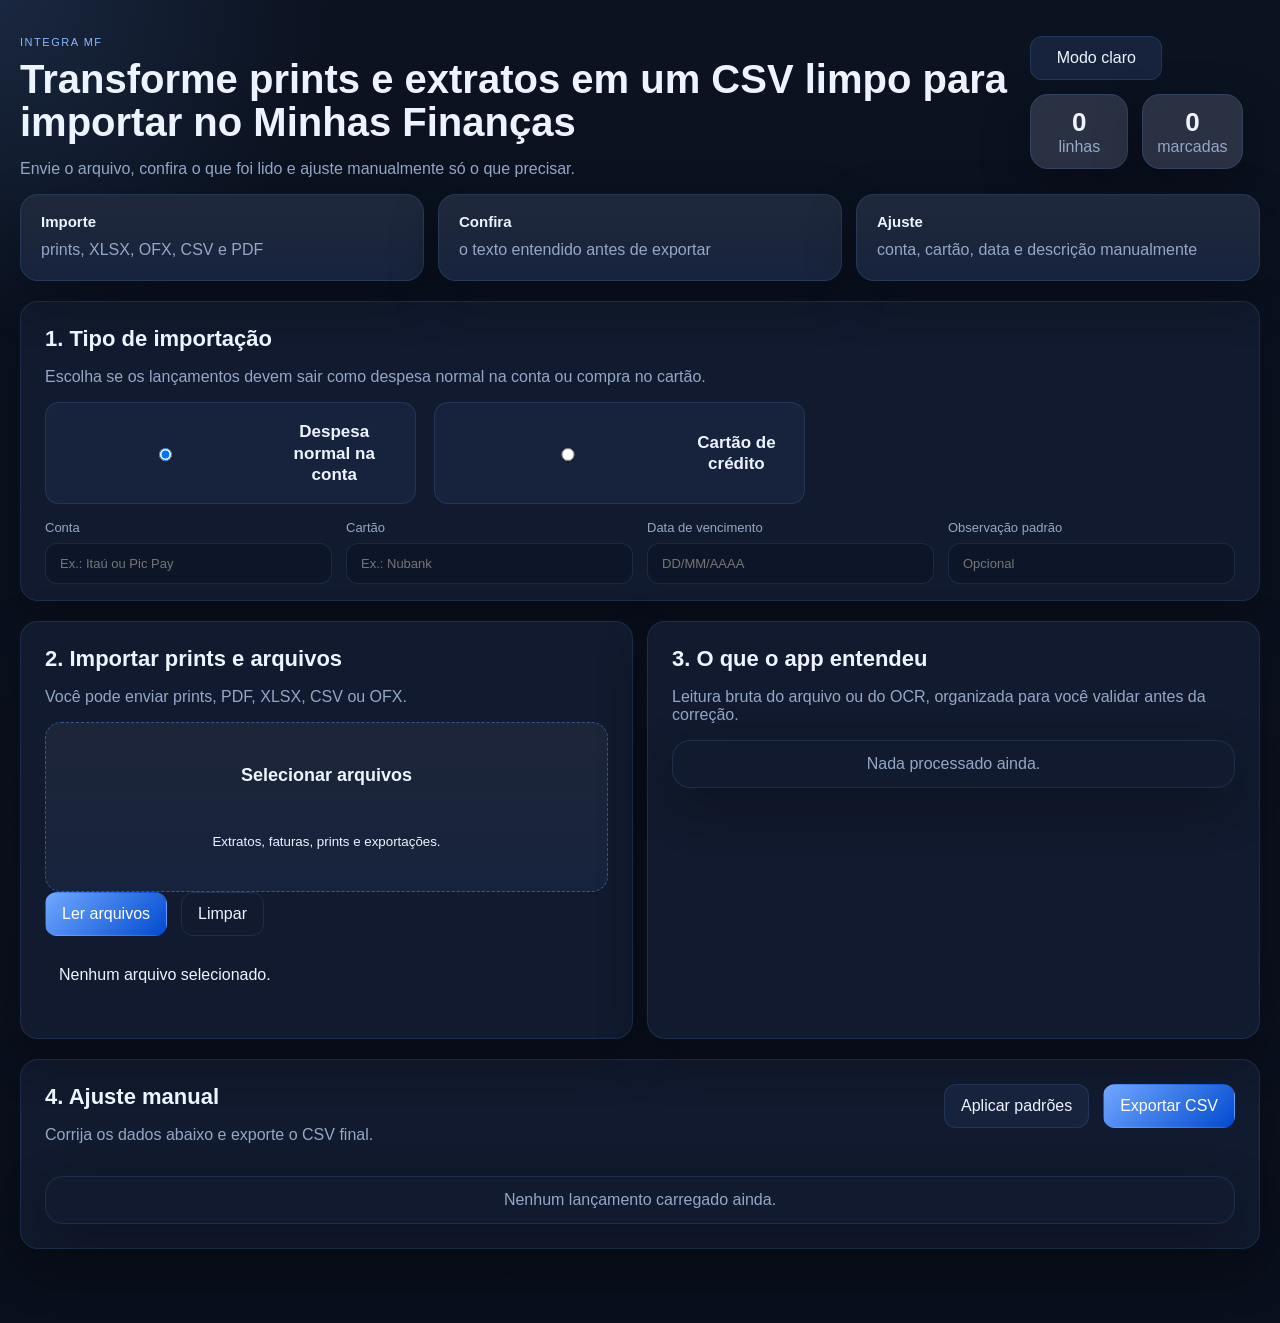
==== index.html @ c0a7d2e6 "novos-ajustes" ====
<!doctype html>
<html lang="pt-BR" data-theme="dark">
  <head>
    <meta charset="utf-8" />
    <meta name="viewport" content="width=device-width, initial-scale=1" />
    <title>Integra MF</title>
    <link rel="stylesheet" href="./static/styles.css?v=4" />
  </head>
  <body>
    <main class="page">
      <header class="page-header">
        <div class="header-copy">
          <p class="eyebrow">Integra MF</p>
          <h1>Transforme prints e extratos em um CSV limpo para importar no Minhas Finanças</h1>
          <p class="lede">Envie o arquivo, confira o que foi lido e ajuste manualmente só o que precisar.</p>
        </div>
        <div class="header-tools">
          <button id="themeToggle" class="theme-toggle" type="button" aria-label="Alternar tema">Modo claro</button>
          <div class="header-stats">
            <div class="metric-card">
              <strong id="recordCount">0</strong>
              <span>linhas</span>
            </div>
            <div class="metric-card">
              <strong id="selectedCount">0</strong>
              <span>marcadas</span>
            </div>
          </div>
        </div>
      </header>

      <section class="hero-strip">
        <div class="hero-card">
          <strong>Importe</strong>
          <span>prints, XLSX, OFX, CSV e PDF</span>
        </div>
        <div class="hero-card">
          <strong>Confira</strong>
          <span>o texto entendido antes de exportar</span>
        </div>
        <div class="hero-card">
          <strong>Ajuste</strong>
          <span>conta, cartão, data e descrição manualmente</span>
        </div>
      </section>

      <section class="panel compact-panel">
        <div class="panel-head">
          <h2>1. Tipo de importação</h2>
          <p>Escolha se os lançamentos devem sair como despesa normal na conta ou compra no cartão.</p>
        </div>
        <div class="mode-switch">
          <label class="mode-option">
            <input type="radio" name="entryType" value="account" checked />
            <span>Despesa normal na conta</span>
          </label>
          <label class="mode-option">
            <input type="radio" name="entryType" value="credit_card" />
            <span>Cartão de crédito</span>
          </label>
        </div>
        <div class="defaults-grid">
          <label>
            Conta
            <input id="defaultAccount" placeholder="Ex.: Itaú ou Pic Pay" />
          </label>
          <label>
            Cartão
            <input id="defaultCard" placeholder="Ex.: Nubank" />
          </label>
          <label>
            Data de vencimento
            <input id="defaultDueDate" placeholder="DD/MM/AAAA" />
          </label>
          <label>
            Observação padrão
            <input id="defaultObservation" placeholder="Opcional" />
          </label>
        </div>
      </section>

      <div class="main-grid">
        <section class="panel">
          <div class="panel-head">
            <h2>2. Importar prints e arquivos</h2>
            <p>Você pode enviar prints, PDF, XLSX, CSV ou OFX.</p>
          </div>
          <label class="dropzone" for="files">
            <input id="files" type="file" multiple accept=".csv,.txt,.xlsx,.ofx,.pdf,.png,.jpg,.jpeg,.heic" />
            <span>Selecionar arquivos</span>
            <small>Extratos, faturas, prints e exportações.</small>
          </label>
          <div class="actions">
            <button id="processBtn" class="primary">Ler arquivos</button>
            <button id="clearBtn" class="ghost" type="button">Limpar</button>
          </div>
          <ul id="selectedFiles" class="file-list"></ul>
          <div id="diagnostics" class="diagnostics"></div>
        </section>

        <section class="panel">
          <div class="panel-head">
            <h2>3. O que o app entendeu</h2>
            <p>Leitura bruta do arquivo ou do OCR, organizada para você validar antes da correção.</p>
          </div>
          <div id="understoodList" class="understood-list">
            <div class="empty-box">Nada processado ainda.</div>
          </div>
        </section>
      </div>

      <section class="panel">
        <div class="panel-head adjust-head">
          <div>
            <h2>4. Ajuste manual</h2>
            <p>Corrija os dados abaixo e exporte o CSV final.</p>
          </div>
          <div class="actions tight">
            <button id="applyDefaultsBtn" class="secondary" type="button">Aplicar padrões</button>
            <button id="exportBtn" class="primary" type="button">Exportar CSV</button>
          </div>
        </div>
        <div id="recordsEditor" class="records-editor">
          <div class="empty-box">Nenhum lançamento carregado ainda.</div>
        </div>
      </section>
    </main>

    <template id="recordTemplate">
      <article class="record-card">
        <div class="record-top">
          <label class="check-pill">
            <input data-field="selected" type="checkbox" checked />
            <span>Incluir na exportação</span>
          </label>
          <div class="source-chip"></div>
        </div>
        <label class="read-only-block">
          Texto entendido
          <textarea data-field="raw_text" rows="2" readonly></textarea>
        </label>
        <div class="editor-grid">
          <label>
            Tipo
            <select data-field="entry_type">
              <option value="account">Despesa na conta</option>
              <option value="credit_card">Cartão de crédito</option>
            </select>
          </label>
          <label>
            Descrição
            <input data-field="description" />
          </label>
          <label>
            Valor
            <input data-field="amount" />
          </label>
          <label>
            Data
            <input data-field="due_date" placeholder="DD/MM/AAAA" />
          </label>
          <label>
            Categoria
            <input data-field="category" />
          </label>
          <label>
            Subcategoria
            <input data-field="subcategory" />
          </label>
          <label>
            Conta
            <input data-field="account" />
          </label>
          <label>
            Cartão
            <input data-field="card" />
          </label>
          <label class="wide">
            Observações
            <input data-field="observations" />
          </label>
          <label>
            Data lançamento
            <input data-field="launch_date" placeholder="DD/MM/AAAA HH:mm" />
          </label>
        </div>
      </article>
    </template>

    <script src="./static/app.js?v=4"></script>
  </body>
</html>
---- static/styles.css ----
html[data-theme="dark"] {
  --bg: #0b1220;
  --panel: #111a2e;
  --panel-soft: #17233d;
  --field: #0d1628;
  --text: #edf4ff;
  --muted: #95a7c7;
  --line: rgba(112, 167, 255, 0.14);
  --brand: #70a7ff;
  --brand-2: #024bd0;
  --shadow: 0 18px 50px rgba(0, 0, 0, 0.28);
  --ok: #4ade80;
  --surface-glow: rgba(112, 167, 255, 0.14);
}

html[data-theme="light"] {
  --bg: #f4f6fa;
  --panel: #ffffff;
  --panel-soft: #f8fafc;
  --field: #f6f8fb;
  --text: #1d2736;
  --muted: #6d7a90;
  --line: rgba(113, 130, 156, 0.18);
  --brand: #1fb39c;
  --brand-2: #15927f;
  --shadow: 0 16px 40px rgba(24, 40, 72, 0.08);
  --ok: #24b36b;
  --surface-glow: rgba(31, 179, 156, 0.12);
}

*,
*::before,
*::after {
  box-sizing: border-box;
}

body {
  margin: 0;
  min-height: 100vh;
  color: var(--text);
  font-family: "Segoe UI", Tahoma, Geneva, Verdana, sans-serif;
  background:
    radial-gradient(circle at top left, var(--surface-glow), transparent 18%),
    linear-gradient(180deg, var(--bg) 0%, color-mix(in srgb, var(--bg) 88%, #000 12%) 100%);
}

.page {
  width: min(1460px, calc(100vw - 40px));
  margin: 0 auto;
  padding: 36px 0 54px;
}

.page-header,
.main-grid,
.defaults-grid,
.editor-grid,
.record-top,
.actions,
.header-tools,
.header-stats,
.adjust-head {
  display: flex;
  gap: 14px;
}

.page-header,
.adjust-head {
  align-items: flex-start;
  justify-content: space-between;
}

.header-tools,
.header-stats,
.actions {
  flex-wrap: wrap;
}

.header-tools {
  align-items: flex-start;
}

.eyebrow {
  margin: 0 0 10px;
  text-transform: uppercase;
  letter-spacing: 0.14em;
  font-size: 11px;
  color: color-mix(in srgb, var(--brand) 82%, white 18%);
}

h1,
h2 {
  margin: 0;
}

h1 {
  font-size: clamp(28px, 4vw, 40px);
  line-height: 1.08;
  max-width: none;
}

h2 {
  font-size: 22px;
}

.lede,
.panel-head p,
.empty-box,
.source-chip,
.metric-card span {
  color: var(--muted);
}

.panel,
.metric-card,
.record-card,
.understood-item,
.empty-box,
.hero-card {
  background: var(--panel);
  border: 1px solid var(--line);
  border-radius: 18px;
  box-shadow: var(--shadow);
}

.panel {
  padding: 24px;
  margin-bottom: 20px;
}

.compact-panel {
  padding-bottom: 16px;
}

.metric-card {
  min-width: 98px;
  padding: 12px 14px;
  text-align: center;
  background: color-mix(in srgb, var(--panel) 90%, white 10%);
}

.metric-card strong {
  display: block;
  font-size: 26px;
}

.hero-strip {
  display: grid;
  grid-template-columns: repeat(3, minmax(0, 1fr));
  gap: 14px;
  margin-bottom: 20px;
}

.hero-card {
  padding: 18px 20px;
  background: linear-gradient(180deg, color-mix(in srgb, var(--panel) 94%, white 6%), var(--panel-soft));
}

.hero-card strong {
  display: block;
  margin-bottom: 8px;
  font-size: 15px;
}

.hero-card span {
  color: var(--muted);
  line-height: 1.5;
}

.panel-head {
  margin-bottom: 16px;
}

.mode-switch {
  display: grid;
  grid-template-columns: repeat(2, minmax(0, 1fr));
  gap: 18px;
  width: min(760px, 100%);
  margin-bottom: 16px;
}

.mode-option {
  display: flex;
  align-items: center;
  justify-content: center;
  gap: 14px;
  min-height: 96px;
  padding: 18px 22px;
  border: 1px solid var(--line);
  border-radius: 14px;
  background: var(--panel-soft);
  cursor: pointer;
  width: 100%;
}

.mode-option span {
  line-height: 1.25;
  font-size: 17px;
  font-weight: 600;
  text-align: center;
  max-width: 14ch;
}

.defaults-grid,
.editor-grid {
  flex-wrap: wrap;
}

.defaults-grid label,
.editor-grid label,
.read-only-block {
  display: grid;
  gap: 8px;
  color: var(--muted);
  font-size: 13px;
}

.defaults-grid label {
  flex: 1 1 220px;
}

.main-grid {
  align-items: stretch;
}

.main-grid > .panel {
  flex: 1 1 0;
  min-width: 0;
}

.dropzone {
  display: grid;
  place-items: center;
  text-align: center;
  min-height: 170px;
  padding: 18px;
  border-radius: 16px;
  border: 1px dashed rgba(97, 152, 255, 0.42);
  background: linear-gradient(180deg, color-mix(in srgb, var(--panel) 95%, white 5%), var(--panel-soft));
  cursor: pointer;
}

.dropzone input {
  display: none;
}

.dropzone span {
  font-size: 18px;
  font-weight: 700;
}

button,
input,
textarea,
select {
  font: inherit;
}

button {
  cursor: pointer;
  border-radius: 12px;
  padding: 12px 16px;
  border: 1px solid transparent;
}

.theme-toggle {
  min-width: 132px;
  background: var(--panel-soft);
  color: var(--text);
  border-color: var(--line);
}

button.primary {
  background: linear-gradient(135deg, var(--brand), var(--brand-2));
  color: white;
}

button.secondary {
  background: var(--panel-soft);
  color: var(--text);
  border-color: var(--line);
}

button.ghost {
  background: transparent;
  color: var(--text);
  border-color: var(--line);
}

input,
textarea,
select {
  width: 100%;
  border: 1px solid var(--line);
  border-radius: 12px;
  padding: 12px 14px;
  color: var(--text);
  background: var(--field);
  outline: 0;
}

input:focus,
textarea:focus,
select:focus {
  border-color: rgba(97, 152, 255, 0.55);
  box-shadow: 0 0 0 1px rgba(97, 152, 255, 0.18);
}

textarea {
  resize: vertical;
}

.file-list,
.diagnostics,
.understood-list {
  margin: 16px 0 0;
  padding: 0;
  list-style: none;
}

.file-list li,
.diagnostics p,
.understood-item,
.empty-box {
  padding: 14px;
}

.understood-list {
  display: grid;
  gap: 12px;
}

.understood-item strong {
  display: block;
  margin-bottom: 8px;
  font-size: 13px;
}

.understood-item pre {
  margin: 0;
  white-space: pre-wrap;
  word-break: break-word;
  color: var(--text);
  font-family: inherit;
  line-height: 1.6;
}

.records-editor {
  display: grid;
  gap: 14px;
}

.record-card {
  padding: 16px;
}

.record-top {
  align-items: center;
  justify-content: space-between;
  margin-bottom: 12px;
  flex-wrap: wrap;
}

.check-pill {
  display: flex;
  align-items: center;
  gap: 10px;
  color: var(--text);
  flex-wrap: wrap;
}

.source-chip {
  font-size: 12px;
  white-space: nowrap;
}

.read-only-block {
  margin-bottom: 12px;
}

.read-only-block textarea {
  min-height: 72px;
}

.editor-grid label {
  flex: 1 1 180px;
}

.editor-grid .wide {
  flex-basis: 100%;
}

.tight {
  margin-top: 0;
}

.empty-box {
  text-align: center;
}

@media (max-width: 860px) {
  .page {
    width: min(100vw - 16px, 100%);
    padding-top: 16px;
  }

  .page-header,
  .adjust-head,
  .main-grid {
    display: block;
  }

  .hero-strip {
    grid-template-columns: 1fr;
  }

  .header-tools,
  .header-stats {
    margin-top: 14px;
  }

  .mode-switch {
    grid-template-columns: 1fr;
    width: 100%;
  }

  h1 {
    max-width: none;
  }
}
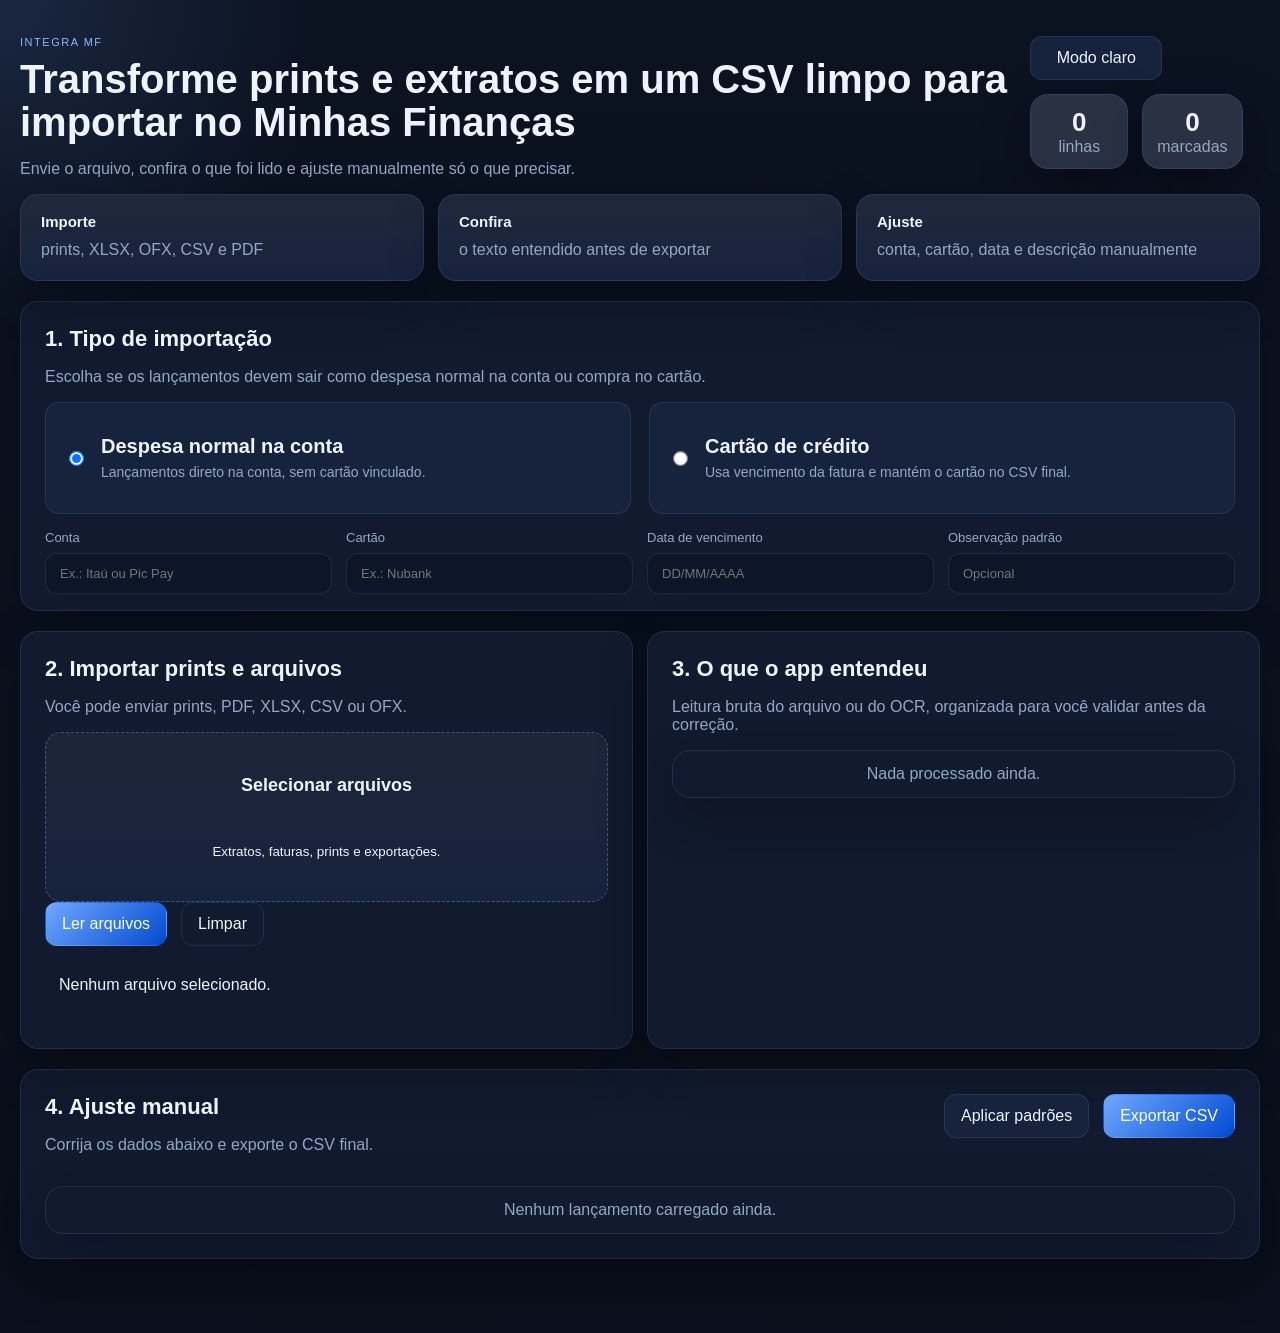
==== commit 913e519c: "new-updates" ====
--- a/index.html
+++ b/index.html
@@ -52,11 +52,17 @@
         <div class="mode-switch">
           <label class="mode-option">
             <input type="radio" name="entryType" value="account" checked />
-            <span>Despesa normal na conta</span>
+            <span class="mode-copy">
+              <strong>Despesa normal na conta</strong>
+              <small>Lançamentos direto na conta, sem cartão vinculado.</small>
+            </span>
           </label>
           <label class="mode-option">
             <input type="radio" name="entryType" value="credit_card" />
-            <span>Cartão de crédito</span>
+            <span class="mode-copy">
+              <strong>Cartão de crédito</strong>
+              <small>Usa vencimento da fatura e mantém o cartão no CSV final.</small>
+            </span>
           </label>
         </div>
         <div class="defaults-grid">
--- a/static/styles.css
+++ b/static/styles.css
@@ -174,17 +174,17 @@
   display: grid;
   grid-template-columns: repeat(2, minmax(0, 1fr));
   gap: 18px;
-  width: min(760px, 100%);
+  width: 100%;
   margin-bottom: 16px;
 }
 
 .mode-option {
   display: flex;
   align-items: center;
-  justify-content: center;
-  gap: 14px;
-  min-height: 96px;
-  padding: 18px 22px;
+  justify-content: flex-start;
+  gap: 18px;
+  min-height: 112px;
+  padding: 22px 24px;
   border: 1px solid var(--line);
   border-radius: 14px;
   background: var(--panel-soft);
@@ -192,12 +192,28 @@
   width: 100%;
 }
 
-.mode-option span {
-  line-height: 1.25;
-  font-size: 17px;
-  font-weight: 600;
-  text-align: center;
-  max-width: 14ch;
+.mode-option input {
+  flex: 0 0 auto;
+  transform: scale(1.15);
+}
+
+.mode-copy {
+  display: grid;
+  gap: 6px;
+  min-width: 0;
+}
+
+.mode-copy strong {
+  color: var(--text);
+  font-size: 20px;
+  line-height: 1.1;
+  font-weight: 700;
+}
+
+.mode-copy small {
+  color: var(--muted);
+  font-size: 14px;
+  line-height: 1.4;
 }
 
 .defaults-grid,
@@ -286,7 +302,7 @@
   border-color: var(--line);
 }
 
-input,
+input:not([type="radio"]):not([type="checkbox"]),
 textarea,
 select {
   width: 100%;
@@ -305,6 +321,12 @@
   box-shadow: 0 0 0 1px rgba(97, 152, 255, 0.18);
 }
 
+input[type="radio"],
+input[type="checkbox"] {
+  width: auto;
+  margin: 0;
+}
+
 textarea {
   resize: vertical;
 }
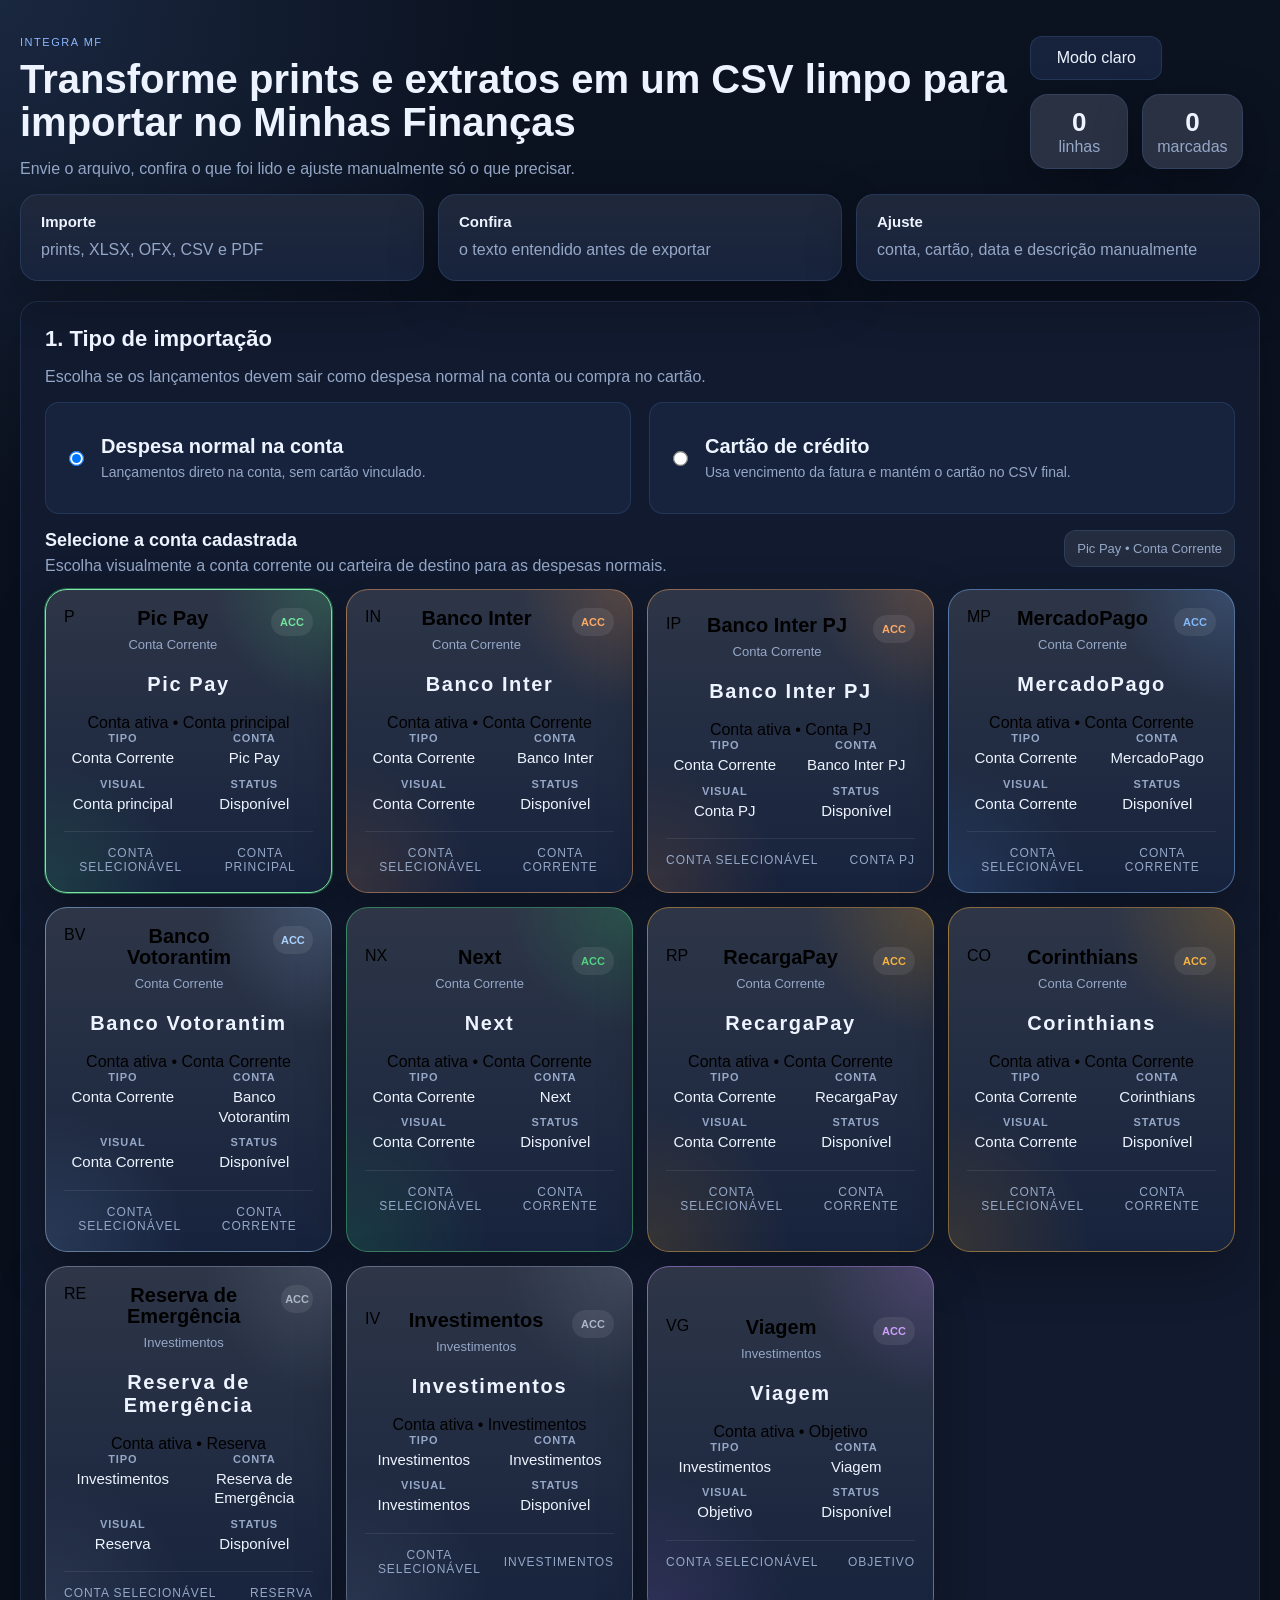
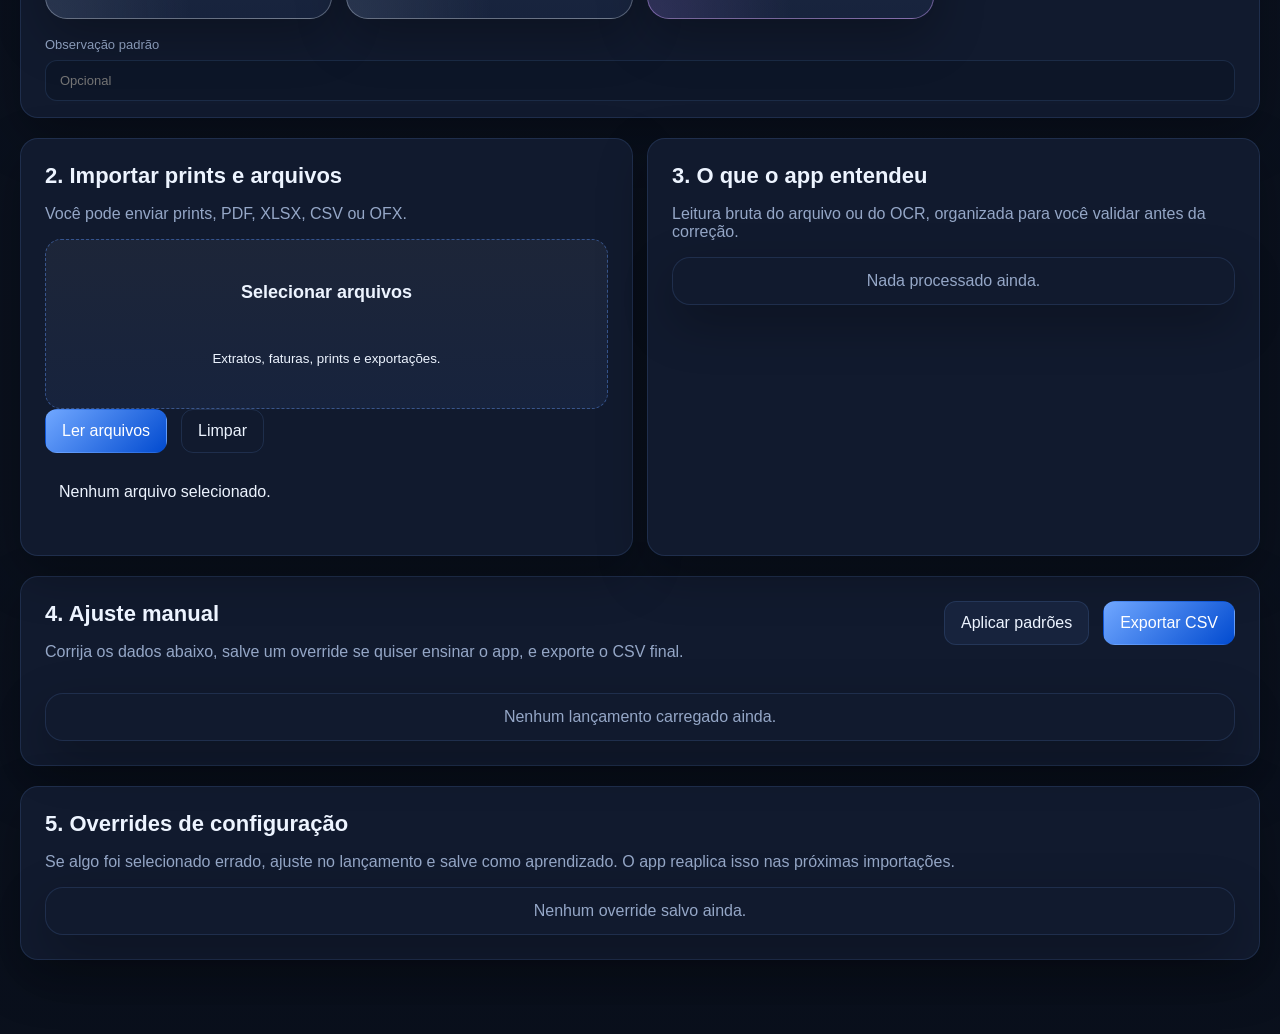
==== commit ea087531: "novasboas" ====
--- a/index.html
+++ b/index.html
@@ -4,7 +4,7 @@
     <meta charset="utf-8" />
     <meta name="viewport" content="width=device-width, initial-scale=1" />
     <title>Integra MF</title>
-    <link rel="stylesheet" href="./static/styles.css?v=4" />
+    <link rel="stylesheet" href="./static/styles.css?v=6" />
   </head>
   <body>
     <main class="page">
@@ -65,19 +65,17 @@
             </span>
           </label>
         </div>
-        <div class="defaults-grid">
-          <label>
-            Conta
-            <input id="defaultAccount" placeholder="Ex.: Itaú ou Pic Pay" />
-          </label>
-          <label>
-            Cartão
-            <input id="defaultCard" placeholder="Ex.: Nubank" />
-          </label>
-          <label>
-            Data de vencimento
-            <input id="defaultDueDate" placeholder="DD/MM/AAAA" />
-          </label>
+        <div class="selector-block">
+          <div class="selector-head">
+            <div>
+              <h3 id="selectionTitle">Selecione a conta</h3>
+              <p id="selectionSubtitle">Escolha visualmente a conta corrente que será usada nas despesas normais.</p>
+            </div>
+            <div id="selectedSummary" class="selected-summary">Nenhuma opção selecionada.</div>
+          </div>
+          <div id="walletPicker" class="wallet-picker"></div>
+        </div>
+        <div class="defaults-grid single-field">
           <label>
             Observação padrão
             <input id="defaultObservation" placeholder="Opcional" />
@@ -119,7 +117,7 @@
         <div class="panel-head adjust-head">
           <div>
             <h2>4. Ajuste manual</h2>
-            <p>Corrija os dados abaixo e exporte o CSV final.</p>
+            <p>Corrija os dados abaixo, salve um override se quiser ensinar o app, e exporte o CSV final.</p>
           </div>
           <div class="actions tight">
             <button id="applyDefaultsBtn" class="secondary" type="button">Aplicar padrões</button>
@@ -128,6 +126,16 @@
         </div>
         <div id="recordsEditor" class="records-editor">
           <div class="empty-box">Nenhum lançamento carregado ainda.</div>
+        </div>
+      </section>
+
+      <section class="panel">
+        <div class="panel-head">
+          <h2>5. Overrides de configuração</h2>
+          <p>Se algo foi selecionado errado, ajuste no lançamento e salve como aprendizado. O app reaplica isso nas próximas importações.</p>
+        </div>
+        <div id="overridesList" class="override-list">
+          <div class="empty-box">Nenhum override salvo ainda.</div>
         </div>
       </section>
     </main>
@@ -139,8 +147,15 @@
             <input data-field="selected" type="checkbox" checked />
             <span>Incluir na exportação</span>
           </label>
-          <div class="source-chip"></div>
-        </div>
+          <div class="record-meta">
+            <button class="mini-button save-override-btn" type="button">Aprender este ajuste</button>
+            <div class="duplicate-badge" hidden>Possível duplicado</div>
+            <div class="learned-badge" hidden>Override aplicado</div>
+            <div class="source-chip"></div>
+          </div>
+        </div>
+        <div class="duplicate-note" hidden></div>
+        <div class="learned-note" hidden></div>
         <label class="read-only-block">
           Texto entendido
           <textarea data-field="raw_text" rows="2" readonly></textarea>
@@ -193,6 +208,6 @@
       </article>
     </template>
 
-    <script src="./static/app.js?v=4"></script>
+    <script src="./static/app.js?v=7"></script>
   </body>
 </html>
--- a/static/styles.css
+++ b/static/styles.css
@@ -234,6 +234,171 @@
   flex: 1 1 220px;
 }
 
+.single-field label {
+  flex-basis: 100%;
+}
+
+.selector-block {
+  margin-bottom: 18px;
+}
+
+.selector-head {
+  display: flex;
+  align-items: flex-start;
+  justify-content: space-between;
+  gap: 16px;
+  margin-bottom: 14px;
+}
+
+.selector-head h3 {
+  margin: 0 0 6px;
+  font-size: 18px;
+}
+
+.selector-head p {
+  margin: 0;
+  color: var(--muted);
+}
+
+.selected-summary {
+  padding: 10px 12px;
+  border-radius: 12px;
+  border: 1px solid var(--line);
+  background: color-mix(in srgb, var(--panel) 92%, white 8%);
+  color: var(--muted);
+  font-size: 13px;
+  white-space: nowrap;
+}
+
+.wallet-picker {
+  display: grid;
+  grid-template-columns: repeat(auto-fit, minmax(240px, 1fr));
+  gap: 14px;
+}
+
+.wallet-card {
+  position: relative;
+  min-height: 196px;
+  padding: 18px;
+  border-radius: 22px;
+  border: 1px solid color-mix(in srgb, var(--wallet-color, var(--brand)) 35%, white 10%);
+  background:
+    radial-gradient(circle at top right, color-mix(in srgb, var(--wallet-color, var(--brand)) 20%, transparent) 0%, transparent 28%),
+    radial-gradient(circle at bottom left, color-mix(in srgb, var(--wallet-color, var(--brand)) 14%, transparent) 0%, transparent 32%),
+    linear-gradient(180deg, color-mix(in srgb, var(--panel) 88%, white 12%), var(--panel-soft));
+  box-shadow: var(--shadow);
+  cursor: pointer;
+  transition: transform 0.18s ease, border-color 0.18s ease, box-shadow 0.18s ease;
+  overflow: hidden;
+}
+
+.wallet-card:hover {
+  transform: translateY(-2px);
+}
+
+.wallet-card.selected {
+  border-color: color-mix(in srgb, var(--wallet-color, var(--brand)) 70%, white 30%);
+  box-shadow: 0 0 0 1px color-mix(in srgb, var(--wallet-color, var(--brand)) 40%, transparent), var(--shadow);
+}
+
+.wallet-card-header {
+  display: flex;
+  align-items: flex-start;
+  justify-content: space-between;
+  gap: 12px;
+  margin-bottom: 20px;
+}
+
+.wallet-icon {
+  display: grid;
+  place-items: center;
+  width: 46px;
+  height: 46px;
+  border-radius: 14px;
+  background: color-mix(in srgb, var(--wallet-color, var(--brand)) 22%, white 12%);
+  color: white;
+  font-size: 13px;
+  font-weight: 700;
+  letter-spacing: 0.04em;
+  flex: 0 0 auto;
+}
+
+.wallet-brand {
+  min-width: 0;
+  flex: 1 1 auto;
+}
+
+.wallet-brand strong {
+  display: block;
+  font-size: 20px;
+  line-height: 1.05;
+  margin-bottom: 6px;
+}
+
+.wallet-brand span {
+  color: var(--muted);
+  font-size: 13px;
+}
+
+.wallet-number {
+  margin-bottom: 18px;
+  font-size: 20px;
+  font-weight: 700;
+  letter-spacing: 0.08em;
+  color: var(--text);
+}
+
+.wallet-chip {
+  display: grid;
+  place-items: center;
+  width: 42px;
+  height: 28px;
+  border-radius: 999px;
+  background: rgba(255, 255, 255, 0.08);
+  color: color-mix(in srgb, var(--wallet-color, var(--brand)) 78%, white 22%);
+  font-size: 11px;
+  font-weight: 700;
+}
+
+.wallet-meta {
+  display: grid;
+  grid-template-columns: 1fr 1fr;
+  gap: 10px 14px;
+}
+
+.wallet-meta div {
+  min-width: 0;
+}
+
+.wallet-meta strong {
+  display: block;
+  margin-bottom: 4px;
+  color: var(--muted);
+  font-size: 11px;
+  text-transform: uppercase;
+  letter-spacing: 0.08em;
+}
+
+.wallet-meta span {
+  color: var(--text);
+  font-size: 15px;
+  line-height: 1.3;
+}
+
+.wallet-footer {
+  display: flex;
+  align-items: center;
+  justify-content: space-between;
+  gap: 10px;
+  margin-top: 18px;
+  padding-top: 14px;
+  border-top: 1px solid rgba(255, 255, 255, 0.08);
+  color: var(--muted);
+  font-size: 12px;
+  text-transform: uppercase;
+  letter-spacing: 0.08em;
+}
+
 .main-grid {
   align-items: stretch;
 }
@@ -382,6 +547,23 @@
   flex-wrap: wrap;
 }
 
+.record-meta {
+  display: flex;
+  align-items: center;
+  gap: 10px;
+  flex-wrap: wrap;
+}
+
+.mini-button {
+  padding: 8px 12px;
+  border-radius: 999px;
+  background: color-mix(in srgb, var(--panel-soft) 88%, white 12%);
+  color: var(--text);
+  border: 1px solid var(--line);
+  font-size: 12px;
+  font-weight: 600;
+}
+
 .check-pill {
   display: flex;
   align-items: center;
@@ -395,6 +577,48 @@
   white-space: nowrap;
 }
 
+.duplicate-badge {
+  padding: 6px 10px;
+  border-radius: 999px;
+  font-size: 12px;
+  font-weight: 700;
+  background: rgba(251, 191, 36, 0.14);
+  color: #fbbf24;
+  border: 1px solid rgba(251, 191, 36, 0.26);
+}
+
+.duplicate-note {
+  margin: 0 0 12px;
+  padding: 10px 12px;
+  border-radius: 12px;
+  font-size: 13px;
+  line-height: 1.45;
+  background: rgba(251, 191, 36, 0.08);
+  border: 1px solid rgba(251, 191, 36, 0.18);
+  color: var(--muted);
+}
+
+.learned-badge {
+  padding: 6px 10px;
+  border-radius: 999px;
+  font-size: 12px;
+  font-weight: 700;
+  background: rgba(74, 222, 128, 0.12);
+  color: #4ade80;
+  border: 1px solid rgba(74, 222, 128, 0.22);
+}
+
+.learned-note {
+  margin: 0 0 12px;
+  padding: 10px 12px;
+  border-radius: 12px;
+  font-size: 13px;
+  line-height: 1.45;
+  background: rgba(74, 222, 128, 0.08);
+  border: 1px solid rgba(74, 222, 128, 0.16);
+  color: var(--muted);
+}
+
 .read-only-block {
   margin-bottom: 12px;
 }
@@ -417,6 +641,58 @@
 
 .empty-box {
   text-align: center;
+}
+
+.override-list {
+  display: grid;
+  gap: 12px;
+}
+
+.override-item {
+  padding: 14px 16px;
+  border-radius: 16px;
+  border: 1px solid var(--line);
+  background: linear-gradient(180deg, color-mix(in srgb, var(--panel) 94%, white 6%), var(--panel-soft));
+}
+
+.override-item-top {
+  display: flex;
+  align-items: center;
+  justify-content: space-between;
+  gap: 12px;
+  margin-bottom: 8px;
+}
+
+.override-item-top strong {
+  font-size: 15px;
+}
+
+.override-item-top span {
+  color: var(--muted);
+  font-size: 12px;
+  text-transform: uppercase;
+  letter-spacing: 0.08em;
+}
+
+.override-item p {
+  margin: 0 0 10px;
+  color: var(--muted);
+  line-height: 1.5;
+}
+
+.override-tags {
+  display: flex;
+  flex-wrap: wrap;
+  gap: 8px;
+}
+
+.override-tags span {
+  padding: 6px 10px;
+  border-radius: 999px;
+  background: rgba(255, 255, 255, 0.06);
+  border: 1px solid var(--line);
+  color: var(--text);
+  font-size: 12px;
 }
 
 @media (max-width: 860px) {
@@ -445,6 +721,15 @@
     width: 100%;
   }
 
+  .selector-head {
+    display: block;
+  }
+
+  .selected-summary {
+    margin-top: 12px;
+    white-space: normal;
+  }
+
   h1 {
     max-width: none;
   }
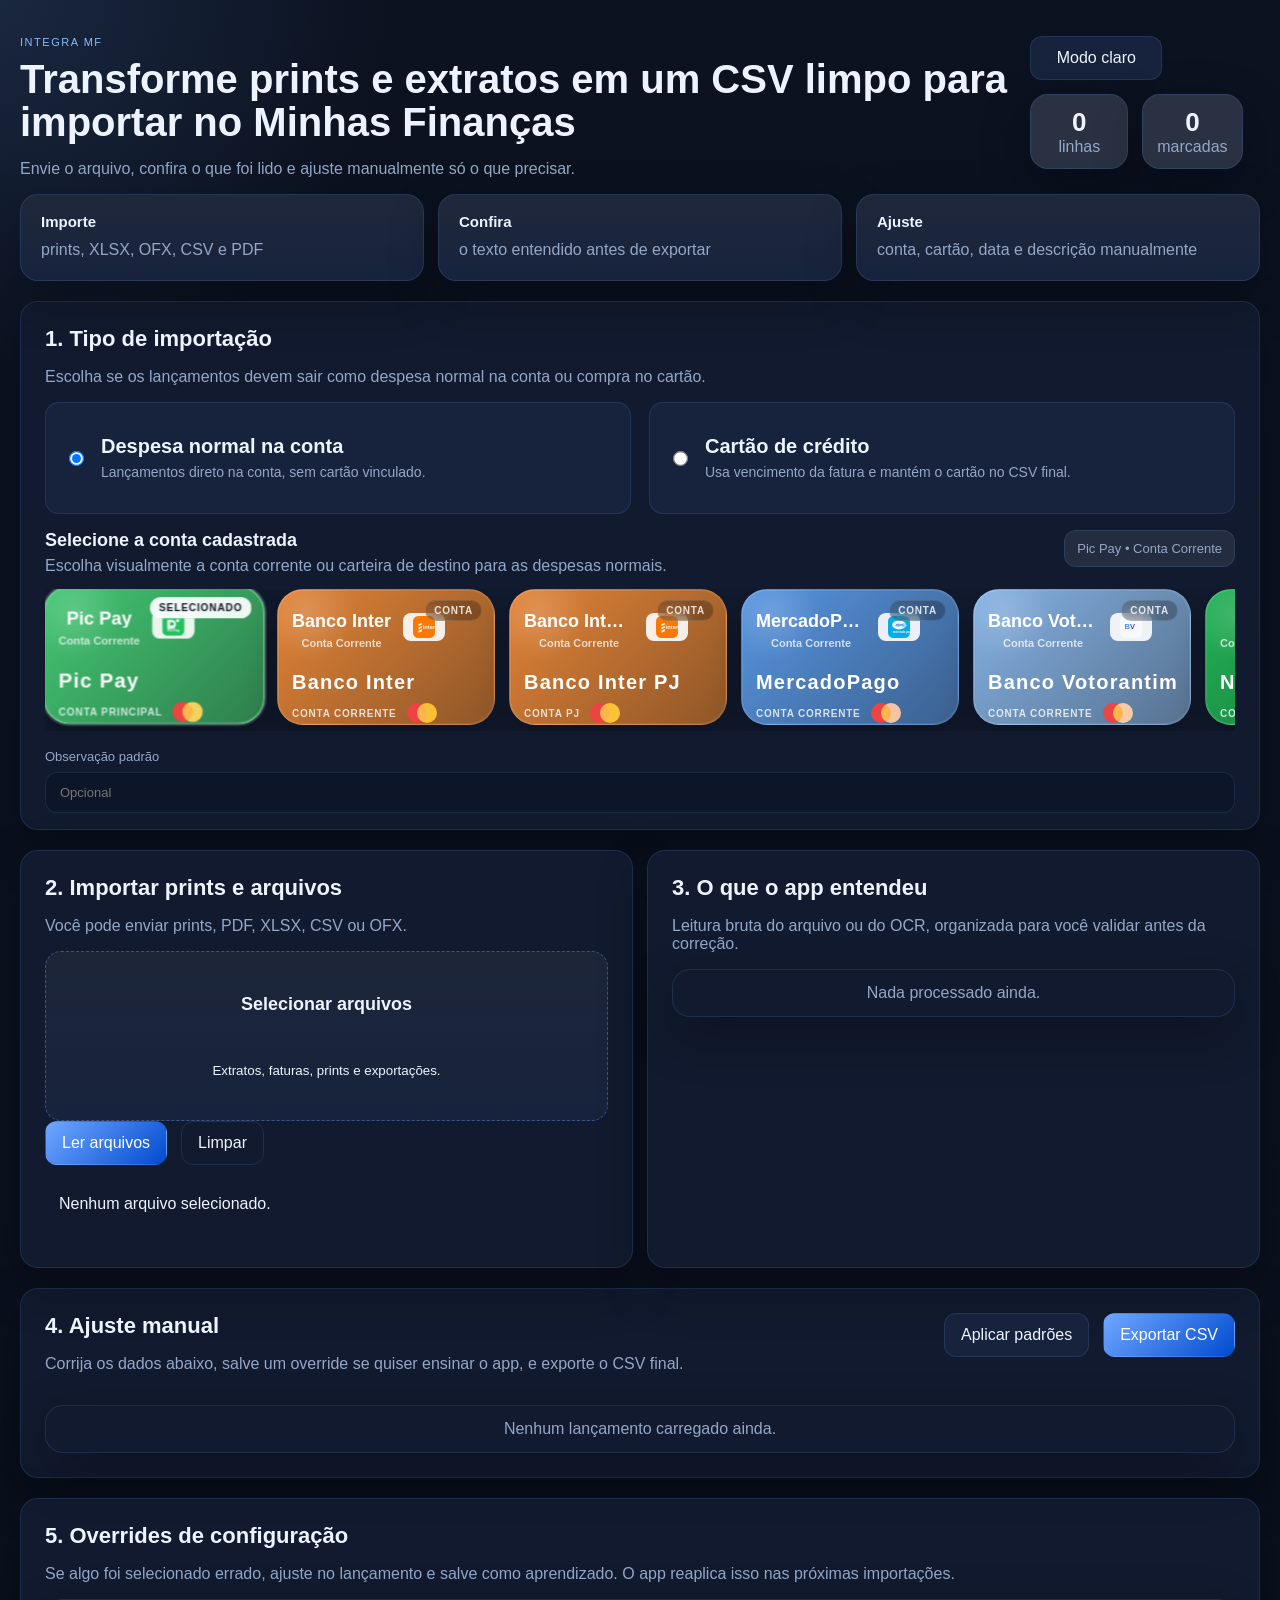
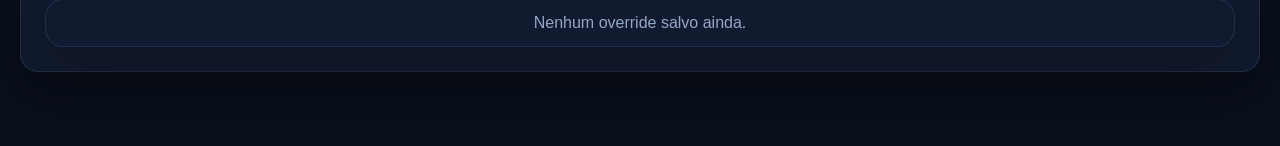
==== commit ff966649: "update" ====
--- a/index.html
+++ b/index.html
@@ -4,7 +4,7 @@
     <meta charset="utf-8" />
     <meta name="viewport" content="width=device-width, initial-scale=1" />
     <title>Integra MF</title>
-    <link rel="stylesheet" href="./static/styles.css?v=6" />
+    <link rel="stylesheet" href="./static/styles.css?v=16" />
   </head>
   <body>
     <main class="page">
@@ -208,6 +208,6 @@
       </article>
     </template>
 
-    <script src="./static/app.js?v=7"></script>
+    <script src="./static/app.js?v=15"></script>
   </body>
 </html>
--- a/static/styles.css
+++ b/static/styles.css
@@ -274,6 +274,23 @@
   display: grid;
   grid-template-columns: repeat(auto-fit, minmax(240px, 1fr));
   gap: 14px;
+}
+
+.wallet-picker.watch-mode {
+  display: flex;
+  gap: 14px;
+  overflow-x: auto;
+  padding-bottom: 6px;
+  scroll-snap-type: x proximity;
+}
+
+.wallet-picker.watch-mode::-webkit-scrollbar {
+  height: 10px;
+}
+
+.wallet-picker.watch-mode::-webkit-scrollbar-thumb {
+  background: rgba(255, 255, 255, 0.12);
+  border-radius: 999px;
 }
 
 .wallet-card {
@@ -292,6 +309,36 @@
   overflow: hidden;
 }
 
+.wallet-card.credit-watch-card,
+.wallet-card.account-watch-card {
+  flex: 0 0 218px;
+  width: 218px;
+  height: 136px;
+  min-height: 136px;
+  max-height: 136px;
+  scroll-snap-align: start;
+  display: flex;
+  flex-direction: column;
+  padding: 14px;
+  border-radius: 26px;
+  border: 1px solid rgba(255, 255, 255, 0.14);
+  box-shadow:
+    inset 0 0 0 1px rgba(255, 255, 255, 0.08),
+    0 16px 32px rgba(0, 0, 0, 0.28);
+}
+
+.wallet-card.credit-watch-card {
+  background:
+    radial-gradient(circle at 14% 18%, rgba(255, 255, 255, 0.16) 0%, transparent 22%),
+    linear-gradient(135deg, color-mix(in srgb, var(--wallet-color, var(--brand)) 92%, black 8%), color-mix(in srgb, var(--wallet-color, var(--brand)) 52%, #111 48%));
+}
+
+.wallet-card.account-watch-card {
+  background:
+    radial-gradient(circle at 14% 18%, rgba(255, 255, 255, 0.16) 0%, transparent 22%),
+    linear-gradient(135deg, color-mix(in srgb, var(--wallet-color, var(--brand)) 90%, black 10%), color-mix(in srgb, var(--wallet-color, var(--brand)) 54%, #111 46%));
+}
+
 .wallet-card:hover {
   transform: translateY(-2px);
 }
@@ -299,6 +346,38 @@
 .wallet-card.selected {
   border-color: color-mix(in srgb, var(--wallet-color, var(--brand)) 70%, white 30%);
   box-shadow: 0 0 0 1px color-mix(in srgb, var(--wallet-color, var(--brand)) 40%, transparent), var(--shadow);
+}
+
+.wallet-card.credit-watch-card.selected,
+.wallet-card.account-watch-card.selected {
+  transform: translateY(-2px) scale(1.015);
+  box-shadow:
+    inset 0 0 0 1px rgba(255, 255, 255, 0.1),
+    0 0 0 2px rgba(255, 255, 255, 0.18),
+    0 16px 32px rgba(0, 0, 0, 0.32);
+}
+
+.watch-select-flag {
+  position: absolute;
+  top: 10px;
+  right: 12px;
+  z-index: 2;
+  padding: 4px 8px;
+  border-radius: 999px;
+  background: rgba(0, 0, 0, 0.26);
+  color: rgba(255, 255, 255, 0.82);
+  font-size: 10px;
+  font-weight: 700;
+  letter-spacing: 0.08em;
+  text-transform: uppercase;
+  border: 1px solid rgba(255, 255, 255, 0.12);
+  backdrop-filter: blur(8px);
+}
+
+.wallet-card.credit-watch-card.selected .watch-select-flag,
+.wallet-card.account-watch-card.selected .watch-select-flag {
+  background: rgba(255, 255, 255, 0.92);
+  color: #111827;
 }
 
 .wallet-card-header {
@@ -309,18 +388,92 @@
   margin-bottom: 20px;
 }
 
-.wallet-icon {
+.wallet-icon-frame {
   display: grid;
   place-items: center;
-  width: 46px;
-  height: 46px;
-  border-radius: 14px;
-  background: color-mix(in srgb, var(--wallet-color, var(--brand)) 22%, white 12%);
-  color: white;
-  font-size: 13px;
-  font-weight: 700;
-  letter-spacing: 0.04em;
+  width: 42px;
+  height: 42px;
+  border-radius: 12px;
+  background:
+    linear-gradient(180deg, rgba(255, 255, 255, 0.92), rgba(255, 255, 255, 0.78)),
+    rgba(255, 255, 255, 0.06);
+  box-shadow: inset 0 1px 0 rgba(255, 255, 255, 0.12);
   flex: 0 0 auto;
+}
+
+.wallet-icon-brand {
+  display: grid;
+  place-items: center;
+  width: 30px;
+  height: 30px;
+}
+
+.account-corner-logo {
+  display: block;
+  width: 42px;
+  height: 28px;
+  object-fit: contain;
+  border-radius: 8px;
+  background: rgba(255, 255, 255, 0.94);
+  padding: 3px 5px;
+}
+
+.logo-token {
+  display: grid;
+  place-items: center;
+  min-width: 30px;
+  height: 30px;
+  padding: 0 6px;
+  border-radius: 9px;
+  background: transparent;
+  color: color-mix(in srgb, var(--wallet-color, var(--brand)) 88%, black 12%);
+  font-size: 11px;
+  font-weight: 800;
+  letter-spacing: 0.05em;
+}
+
+.network-mark {
+  position: relative;
+  display: block;
+  width: 42px;
+  height: 28px;
+}
+
+.network-logo {
+  display: block;
+  width: 42px;
+  height: 28px;
+  object-fit: contain;
+}
+
+.network-mark.mini {
+  width: 30px;
+  height: 20px;
+}
+
+.network-dot {
+  position: absolute;
+  top: 0;
+  width: 28px;
+  height: 28px;
+  border-radius: 50%;
+  opacity: 0.98;
+}
+
+.network-dot.left {
+  left: 0;
+  background: #ef4444;
+}
+
+.network-dot.right {
+  right: 0;
+  background: #f59e0b;
+  mix-blend-mode: screen;
+}
+
+.network-mark.mini .network-dot {
+  width: 20px;
+  height: 20px;
 }
 
 .wallet-brand {
@@ -341,11 +494,103 @@
 }
 
 .wallet-number {
+  margin-bottom: 6px;
+  font-size: 22px;
+  font-weight: 700;
+  letter-spacing: 0.02em;
+  color: var(--text);
+}
+
+.wallet-subnumber {
   margin-bottom: 18px;
+  color: color-mix(in srgb, var(--text) 78%, var(--muted) 22%);
+  font-size: 14px;
+  font-weight: 600;
+  letter-spacing: 0.16em;
+  text-transform: uppercase;
+}
+
+.watch-card-topline {
+  width: 38px;
+  height: 5px;
+  border-radius: 999px;
+  background: linear-gradient(90deg, #a3e635, #86efac);
+  margin-bottom: 9px;
+  opacity: 0.95;
+}
+
+.watch-card-head {
+  display: flex;
+  align-items: flex-start;
+  justify-content: space-between;
+  gap: 12px;
+  margin-bottom: 22px;
+  min-height: 36px;
+}
+
+.watch-card-brand strong {
+  display: block;
+  font-size: 18px;
+  line-height: 0.95;
+  color: #fff;
+  font-weight: 800;
+  max-width: 110px;
+  white-space: nowrap;
+  overflow: hidden;
+  text-overflow: ellipsis;
+}
+
+.watch-card-brand span {
+  display: block;
+  margin-top: 7px;
+  color: rgba(255, 255, 255, 0.74);
+  font-size: 11px;
+  font-weight: 600;
+  white-space: nowrap;
+  overflow: hidden;
+  text-overflow: ellipsis;
+  max-width: 110px;
+}
+
+.watch-network {
+  flex: 0 0 auto;
+  opacity: 0.95;
+  width: 42px;
+  display: flex;
+  justify-content: flex-end;
+}
+
+.watch-card-number {
+  margin-top: auto;
+  margin-bottom: 8px;
+  color: #fff;
   font-size: 20px;
+  font-weight: 800;
+  letter-spacing: 0.06em;
+  white-space: nowrap;
+  overflow: hidden;
+  text-overflow: ellipsis;
+  min-height: 24px;
+}
+
+.watch-card-foot {
+  display: flex;
+  align-items: center;
+  justify-content: space-between;
+  gap: 10px;
+  color: rgba(255, 255, 255, 0.78);
+  font-size: 10px;
   font-weight: 700;
+  text-transform: uppercase;
   letter-spacing: 0.08em;
-  color: var(--text);
+  min-height: 20px;
+}
+
+.watch-card-foot span {
+  min-width: 0;
+  white-space: nowrap;
+  overflow: hidden;
+  text-overflow: ellipsis;
 }
 
 .wallet-chip {
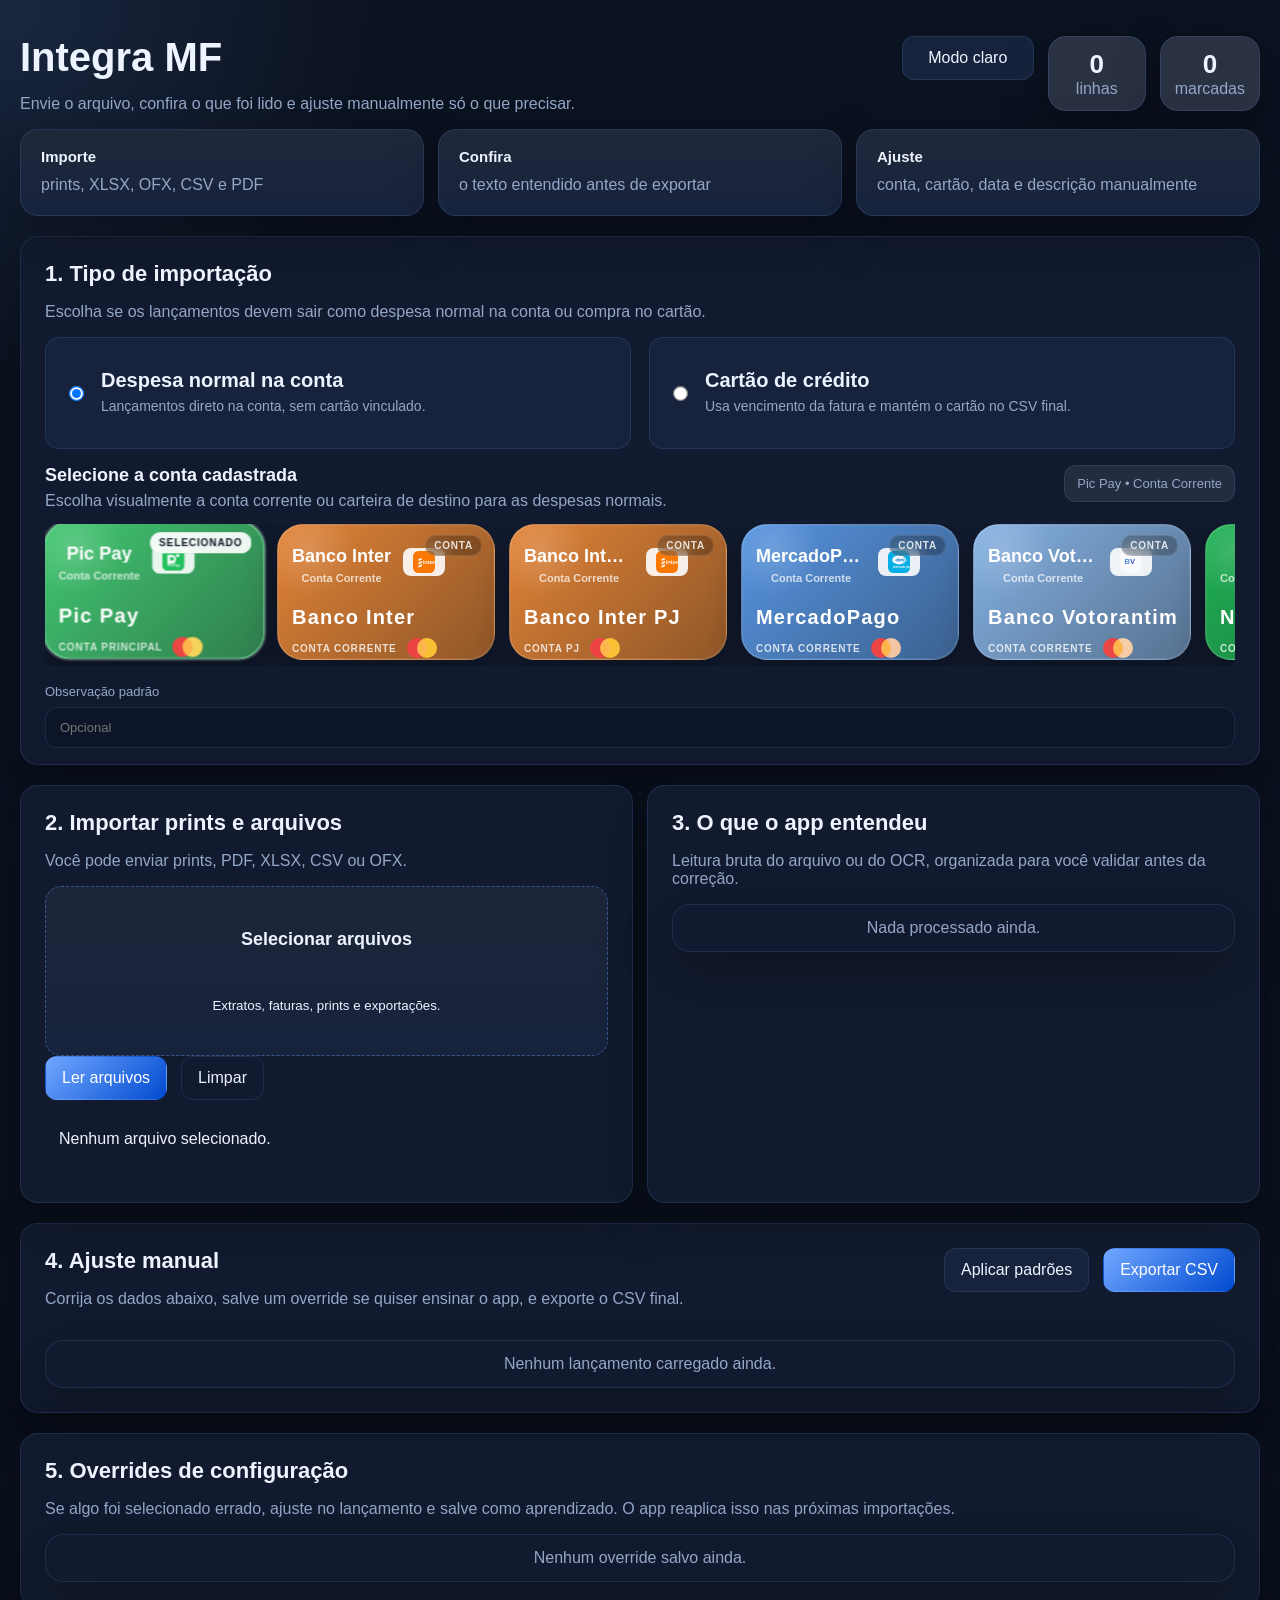
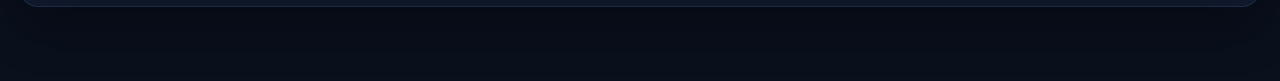
==== commit 3a4d0a7f: "01-" ====
--- a/index.html
+++ b/index.html
@@ -4,14 +4,13 @@
     <meta charset="utf-8" />
     <meta name="viewport" content="width=device-width, initial-scale=1" />
     <title>Integra MF</title>
-    <link rel="stylesheet" href="./static/styles.css?v=16" />
+    <link rel="stylesheet" href="./static/styles.css?v=18" />
   </head>
   <body>
     <main class="page">
       <header class="page-header">
         <div class="header-copy">
-          <p class="eyebrow">Integra MF</p>
-          <h1>Transforme prints e extratos em um CSV limpo para importar no Minhas Finanças</h1>
+          <h1>Integra MF</h1>
           <p class="lede">Envie o arquivo, confira o que foi lido e ajuste manualmente só o que precisar.</p>
         </div>
         <div class="header-tools">
@@ -98,6 +97,16 @@
             <button id="processBtn" class="primary">Ler arquivos</button>
             <button id="clearBtn" class="ghost" type="button">Limpar</button>
           </div>
+          <div id="progressPanel" class="progress-panel" hidden>
+            <div class="progress-copy">
+              <strong id="progressTitle">Preparando leitura</strong>
+              <span id="progressPercent">0%</span>
+            </div>
+            <div class="progress-track">
+              <div id="progressBar" class="progress-bar"></div>
+            </div>
+            <p id="progressDetail" class="progress-detail">Organizando arquivos para leitura.</p>
+          </div>
           <ul id="selectedFiles" class="file-list"></ul>
           <div id="diagnostics" class="diagnostics"></div>
         </section>
@@ -208,6 +217,6 @@
       </article>
     </template>
 
-    <script src="./static/app.js?v=15"></script>
+    <script src="./static/app.js?v=18"></script>
   </body>
 </html>
--- a/static/styles.css
+++ b/static/styles.css
@@ -674,6 +674,53 @@
   font-weight: 700;
 }
 
+.progress-panel {
+  margin-top: 16px;
+  padding: 14px 16px;
+  border-radius: 16px;
+  border: 1px solid var(--line);
+  background: linear-gradient(180deg, color-mix(in srgb, var(--panel) 94%, white 6%), var(--panel-soft));
+}
+
+.progress-copy {
+  display: flex;
+  align-items: center;
+  justify-content: space-between;
+  gap: 12px;
+  margin-bottom: 10px;
+}
+
+.progress-copy strong {
+  font-size: 14px;
+}
+
+.progress-copy span,
+.progress-detail {
+  color: var(--muted);
+}
+
+.progress-track {
+  width: 100%;
+  height: 10px;
+  border-radius: 999px;
+  background: rgba(255, 255, 255, 0.08);
+  overflow: hidden;
+}
+
+.progress-bar {
+  width: 0%;
+  height: 100%;
+  border-radius: inherit;
+  background: linear-gradient(90deg, var(--brand), #63e6be);
+  box-shadow: 0 0 18px rgba(112, 167, 255, 0.28);
+  transition: width 0.24s ease;
+}
+
+.progress-detail {
+  margin: 10px 0 0;
+  font-size: 13px;
+}
+
 button,
 input,
 textarea,
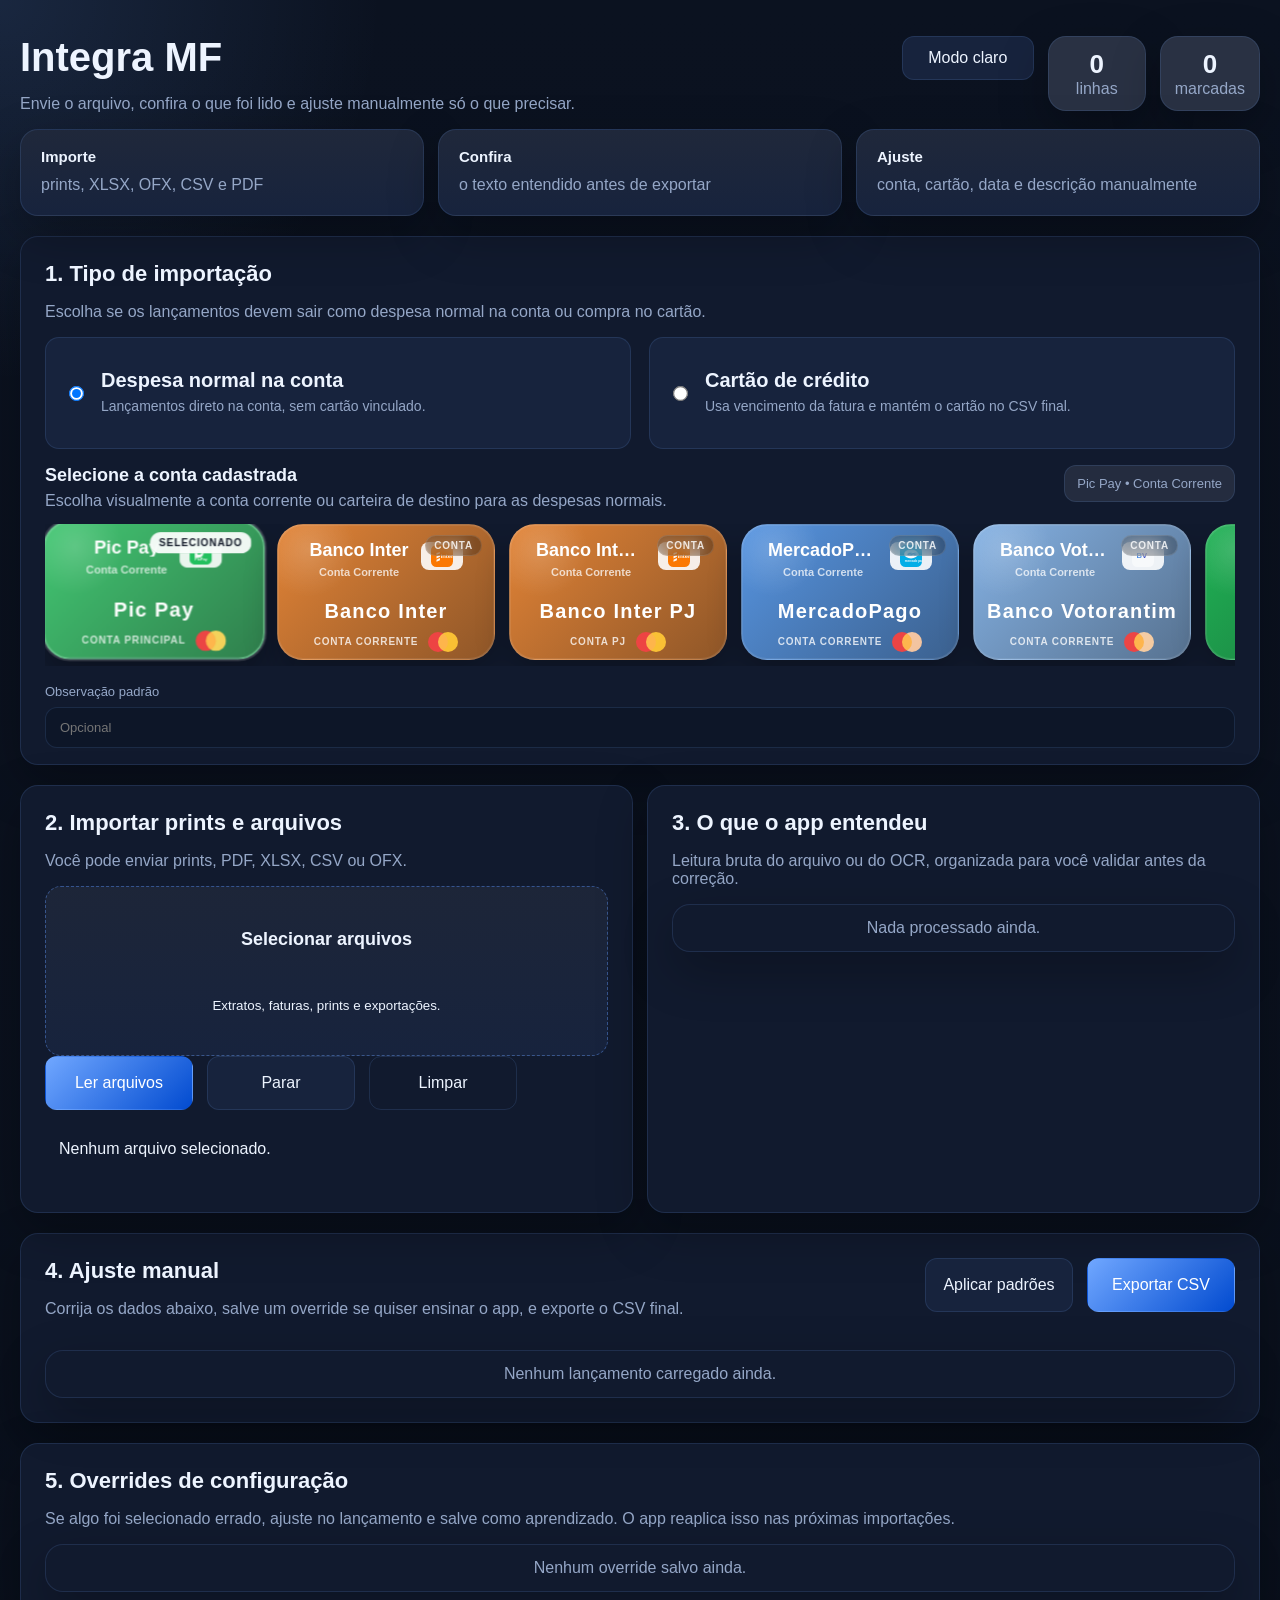
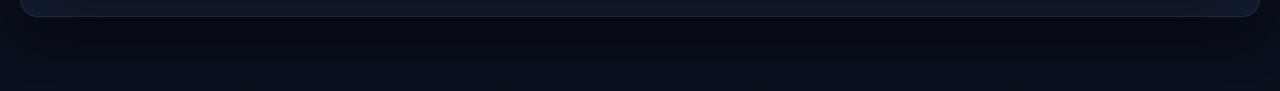
==== commit b0885c8e: "02" ====
--- a/index.html
+++ b/index.html
@@ -4,7 +4,7 @@
     <meta charset="utf-8" />
     <meta name="viewport" content="width=device-width, initial-scale=1" />
     <title>Integra MF</title>
-    <link rel="stylesheet" href="./static/styles.css?v=18" />
+    <link rel="stylesheet" href="./static/styles.css?v=20" />
   </head>
   <body>
     <main class="page">
@@ -95,12 +95,16 @@
           </label>
           <div class="actions">
             <button id="processBtn" class="primary">Ler arquivos</button>
+            <button id="stopBtn" class="secondary" type="button">Parar</button>
             <button id="clearBtn" class="ghost" type="button">Limpar</button>
           </div>
           <div id="progressPanel" class="progress-panel" hidden>
             <div class="progress-copy">
               <strong id="progressTitle">Preparando leitura</strong>
-              <span id="progressPercent">0%</span>
+              <div class="progress-stats">
+                <span id="progressPercent">0%</span>
+                <span id="progressTimer">00:00</span>
+              </div>
             </div>
             <div class="progress-track">
               <div id="progressBar" class="progress-bar"></div>
@@ -217,6 +221,6 @@
       </article>
     </template>
 
-    <script src="./static/app.js?v=18"></script>
+    <script src="./static/app.js?v=20"></script>
   </body>
 </html>
--- a/static/styles.css
+++ b/static/styles.css
@@ -73,6 +73,12 @@
 .header-stats,
 .actions {
   flex-wrap: wrap;
+}
+
+.actions > button {
+  min-width: 148px;
+  min-height: 54px;
+  justify-content: center;
 }
 
 .header-tools {
@@ -690,6 +696,12 @@
   margin-bottom: 10px;
 }
 
+.progress-stats {
+  display: flex;
+  align-items: center;
+  gap: 14px;
+}
+
 .progress-copy strong {
   font-size: 14px;
 }
@@ -729,6 +741,9 @@
 }
 
 button {
+  display: inline-flex;
+  align-items: center;
+  justify-content: center;
   cursor: pointer;
   border-radius: 12px;
   padding: 12px 16px;
